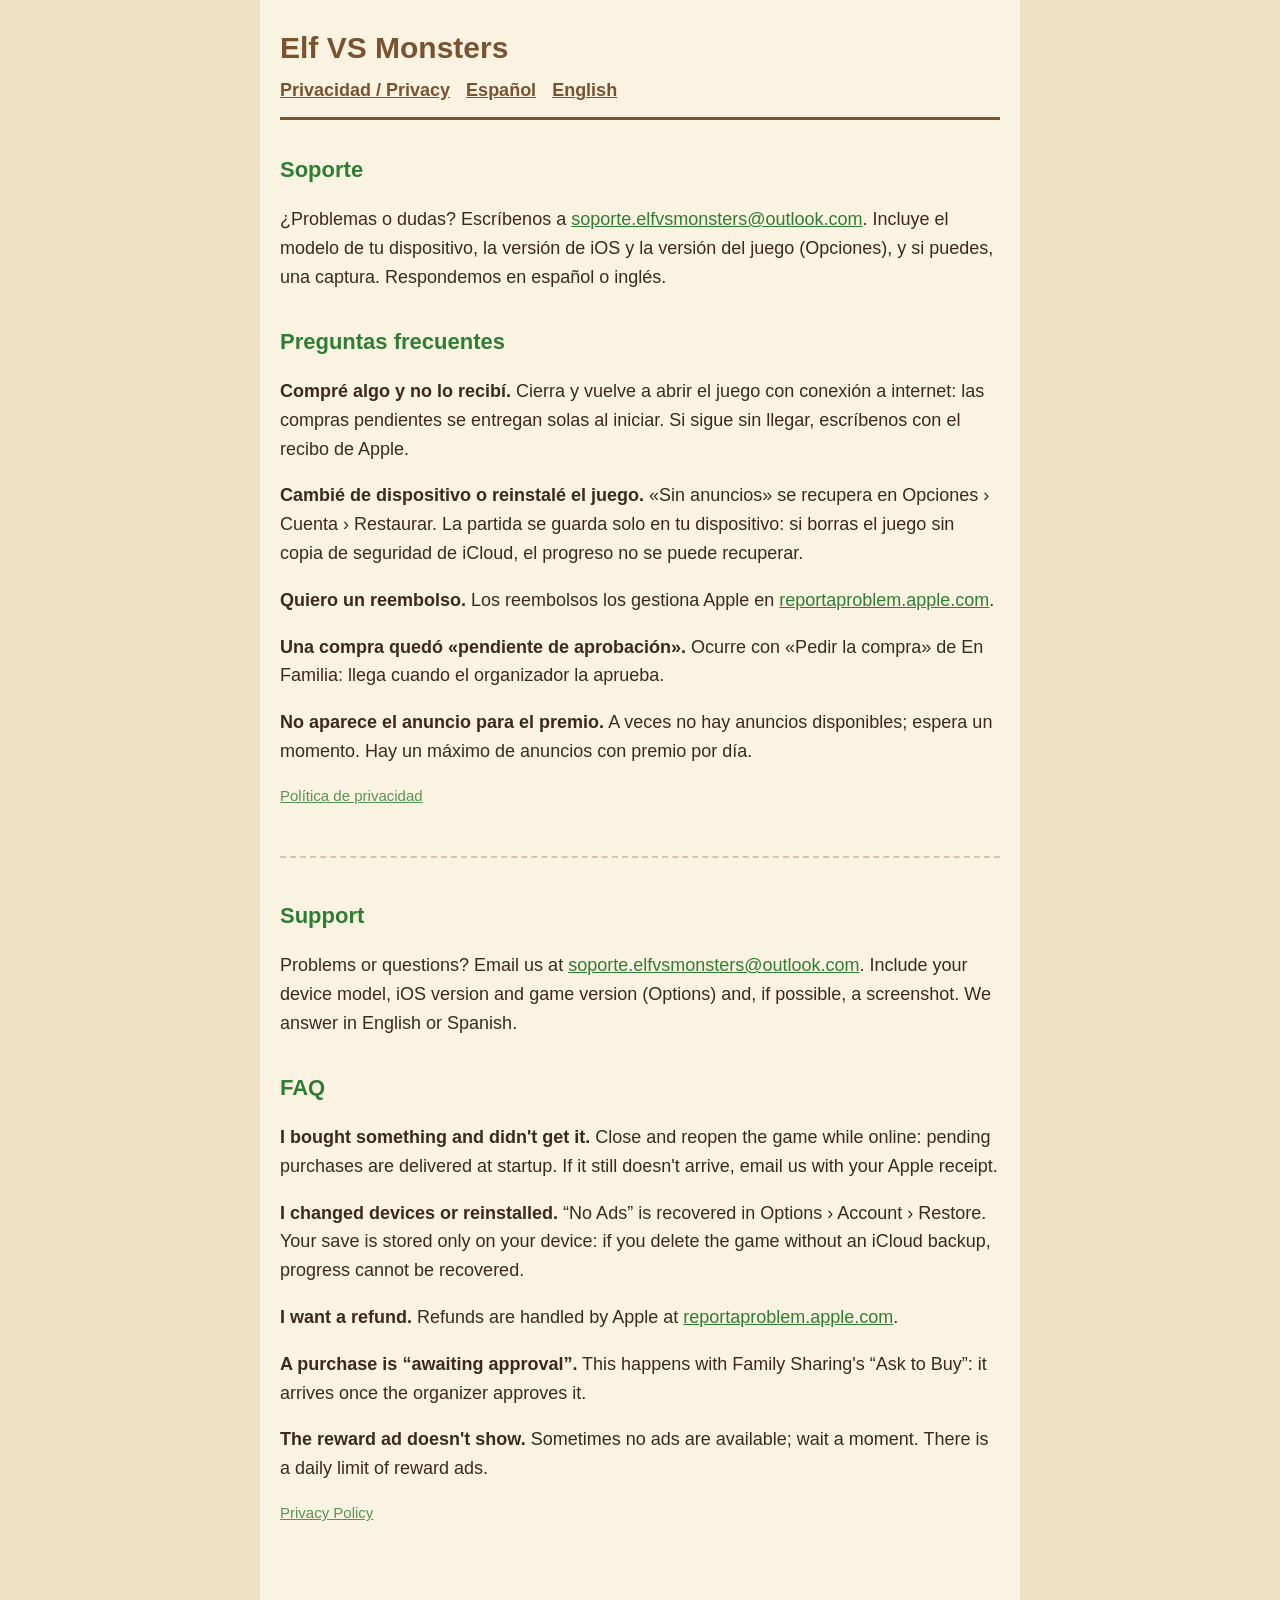
==== index.html @ a8635ac0 "Política de privacidad y soporte de Elf VS Monsters Co-Authored-By: Claude Opus 5.5 <noreply@anthrop" ====
<!DOCTYPE html>
<html lang="es">
<head>
<meta charset="utf-8">
<meta name="viewport" content="width=device-width, initial-scale=1">
<title>Elf VS Monsters — Soporte / Support</title>
<link rel="stylesheet" href="style.css">
</head>
<body>
<main>
<header>
<h1>Elf VS Monsters</h1>
<nav><a href="privacy.html">Privacidad / Privacy</a><a href="#es">Español</a><a href="#en">English</a></nav>
</header>

<section id="es" lang="es">
<h2>Soporte</h2>
<p>¿Problemas o dudas? Escríbenos a <a href="mailto:soporte.elfvsmonsters@outlook.com">soporte.elfvsmonsters@outlook.com</a>. Incluye el modelo de tu dispositivo, la versión de iOS y la versión del juego (Opciones), y si puedes, una captura. Respondemos en español o inglés.</p>

<h2>Preguntas frecuentes</h2>
<p><strong>Compré algo y no lo recibí.</strong> Cierra y vuelve a abrir el juego con conexión a internet: las compras pendientes se entregan solas al iniciar. Si sigue sin llegar, escríbenos con el recibo de Apple.</p>
<p><strong>Cambié de dispositivo o reinstalé el juego.</strong> «Sin anuncios» se recupera en Opciones › Cuenta › Restaurar. La partida se guarda solo en tu dispositivo: si borras el juego sin copia de seguridad de iCloud, el progreso no se puede recuperar.</p>
<p><strong>Quiero un reembolso.</strong> Los reembolsos los gestiona Apple en <a href="https://reportaproblem.apple.com">reportaproblem.apple.com</a>.</p>
<p><strong>Una compra quedó «pendiente de aprobación».</strong> Ocurre con «Pedir la compra» de En Familia: llega cuando el organizador la aprueba.</p>
<p><strong>No aparece el anuncio para el premio.</strong> A veces no hay anuncios disponibles; espera un momento. Hay un máximo de anuncios con premio por día.</p>

<p class="small"><a href="privacy.html#es">Política de privacidad</a></p>
</section>

<section id="en" lang="en">
<h2>Support</h2>
<p>Problems or questions? Email us at <a href="mailto:soporte.elfvsmonsters@outlook.com">soporte.elfvsmonsters@outlook.com</a>. Include your device model, iOS version and game version (Options) and, if possible, a screenshot. We answer in English or Spanish.</p>

<h2>FAQ</h2>
<p><strong>I bought something and didn't get it.</strong> Close and reopen the game while online: pending purchases are delivered at startup. If it still doesn't arrive, email us with your Apple receipt.</p>
<p><strong>I changed devices or reinstalled.</strong> “No Ads” is recovered in Options › Account › Restore. Your save is stored only on your device: if you delete the game without an iCloud backup, progress cannot be recovered.</p>
<p><strong>I want a refund.</strong> Refunds are handled by Apple at <a href="https://reportaproblem.apple.com">reportaproblem.apple.com</a>.</p>
<p><strong>A purchase is “awaiting approval”.</strong> This happens with Family Sharing's “Ask to Buy”: it arrives once the organizer approves it.</p>
<p><strong>The reward ad doesn't show.</strong> Sometimes no ads are available; wait a moment. There is a daily limit of reward ads.</p>

<p class="small"><a href="privacy.html#en">Privacy Policy</a></p>
</section>
</main>
</body>
</html>
---- style.css ----
:root { --ink:#3b2a1a; --paper:#fbf3e2; --wood:#7a5230; --leaf:#2e7d32; }
* { box-sizing:border-box; }
body { margin:0; font:18px/1.6 -apple-system, BlinkMacSystemFont, "Segoe UI", Roboto, sans-serif; color:var(--ink); background:#efe2c4; }
main { max-width:760px; margin:0 auto; padding:24px 20px 64px; background:var(--paper); min-height:100vh; }
header { border-bottom:3px solid var(--wood); margin-bottom:24px; padding-bottom:12px; }
h1 { font-size:30px; margin:0 0 4px; color:var(--wood); }
h2 { font-size:22px; margin-top:32px; color:var(--leaf); }
nav a, .lang a { color:var(--wood); font-weight:600; margin-right:16px; }
a { color:var(--leaf); }
.small { font-size:15px; opacity:.8; }
section + section { border-top:2px dashed #d8c4a0; margin-top:48px; padding-top:8px; }
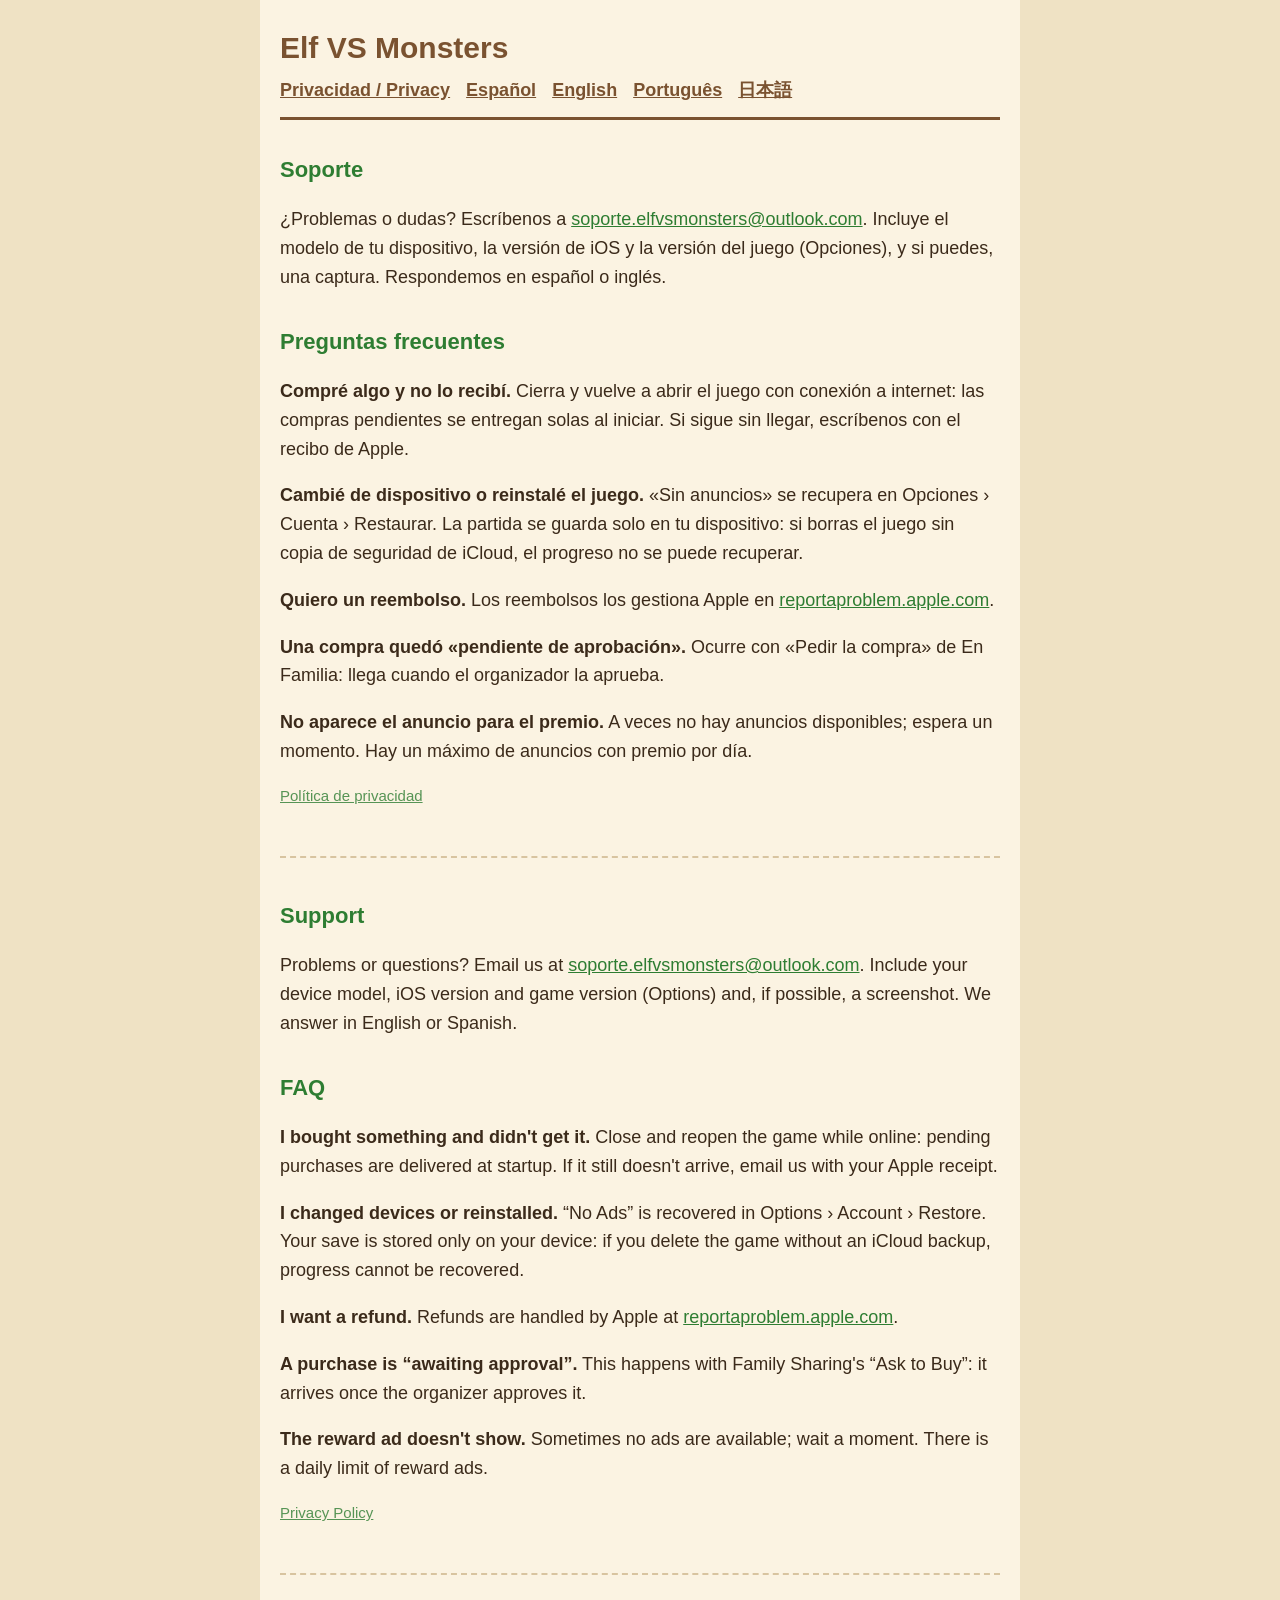
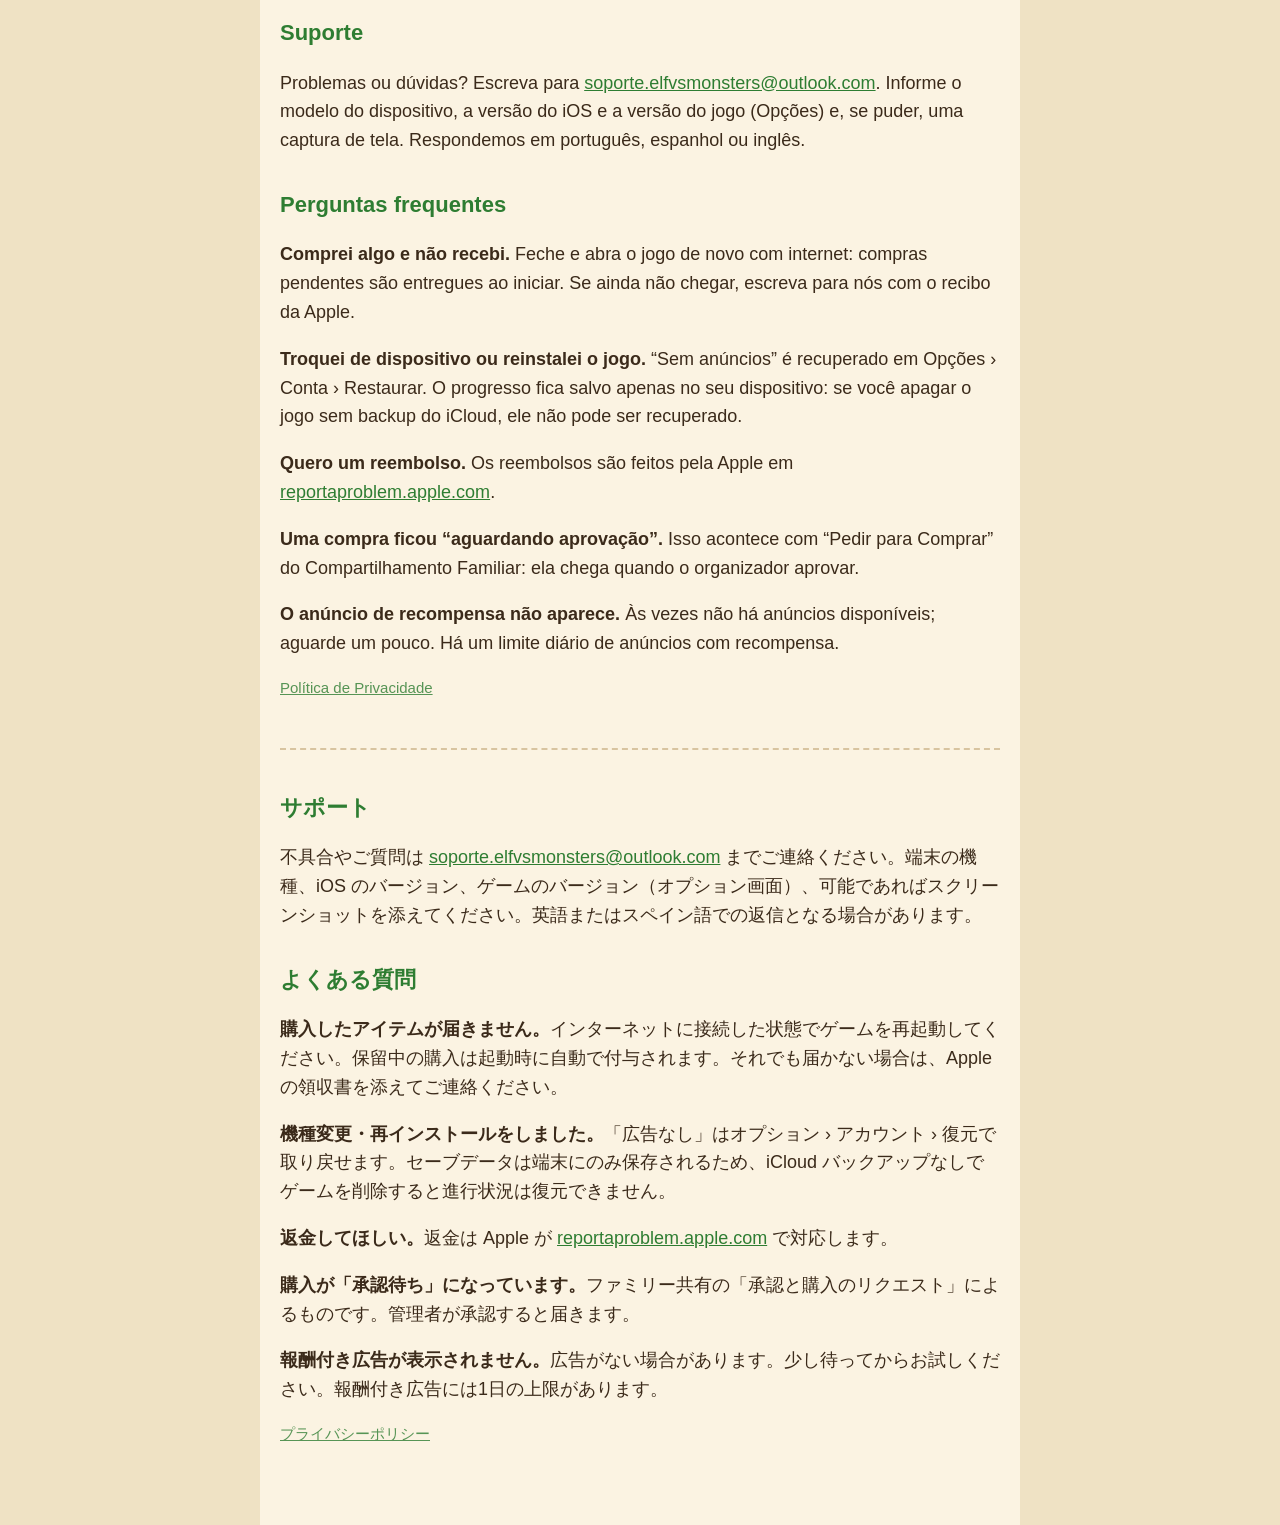
==== commit 320cb48a: "Páginas en portugués y japonés Co-Authored-By: Claude Opus 5.5 <noreply@anthropic.com>" ====
--- a/index.html
+++ b/index.html
@@ -10,7 +10,7 @@
 <main>
 <header>
 <h1>Elf VS Monsters</h1>
-<nav><a href="privacy.html">Privacidad / Privacy</a><a href="#es">Español</a><a href="#en">English</a></nav>
+<nav><a href="privacy.html">Privacidad / Privacy</a><a href="#es">Español</a><a href="#en">English</a><a href="#pt">Português</a><a href="#ja">日本語</a></nav>
 </header>
 
 <section id="es" lang="es">
@@ -40,6 +40,29 @@
 
 <p class="small"><a href="privacy.html#en">Privacy Policy</a></p>
 </section>
+<section id="pt" lang="pt-BR">
+<h2>Suporte</h2>
+<p>Problemas ou dúvidas? Escreva para <a href="mailto:soporte.elfvsmonsters@outlook.com">soporte.elfvsmonsters@outlook.com</a>. Informe o modelo do dispositivo, a versão do iOS e a versão do jogo (Opções) e, se puder, uma captura de tela. Respondemos em português, espanhol ou inglês.</p>
+<h2>Perguntas frequentes</h2>
+<p><strong>Comprei algo e não recebi.</strong> Feche e abra o jogo de novo com internet: compras pendentes são entregues ao iniciar. Se ainda não chegar, escreva para nós com o recibo da Apple.</p>
+<p><strong>Troquei de dispositivo ou reinstalei o jogo.</strong> “Sem anúncios” é recuperado em Opções › Conta › Restaurar. O progresso fica salvo apenas no seu dispositivo: se você apagar o jogo sem backup do iCloud, ele não pode ser recuperado.</p>
+<p><strong>Quero um reembolso.</strong> Os reembolsos são feitos pela Apple em <a href="https://reportaproblem.apple.com">reportaproblem.apple.com</a>.</p>
+<p><strong>Uma compra ficou “aguardando aprovação”.</strong> Isso acontece com “Pedir para Comprar” do Compartilhamento Familiar: ela chega quando o organizador aprovar.</p>
+<p><strong>O anúncio de recompensa não aparece.</strong> Às vezes não há anúncios disponíveis; aguarde um pouco. Há um limite diário de anúncios com recompensa.</p>
+<p class="small"><a href="privacy.html#pt">Política de Privacidade</a></p>
+</section>
+
+<section id="ja" lang="ja">
+<h2>サポート</h2>
+<p>不具合やご質問は <a href="mailto:soporte.elfvsmonsters@outlook.com">soporte.elfvsmonsters@outlook.com</a> までご連絡ください。端末の機種、iOS のバージョン、ゲームのバージョン（オプション画面）、可能であればスクリーンショットを添えてください。英語またはスペイン語での返信となる場合があります。</p>
+<h2>よくある質問</h2>
+<p><strong>購入したアイテムが届きません。</strong>インターネットに接続した状態でゲームを再起動してください。保留中の購入は起動時に自動で付与されます。それでも届かない場合は、Apple の領収書を添えてご連絡ください。</p>
+<p><strong>機種変更・再インストールをしました。</strong>「広告なし」はオプション › アカウント › 復元で取り戻せます。セーブデータは端末にのみ保存されるため、iCloud バックアップなしでゲームを削除すると進行状況は復元できません。</p>
+<p><strong>返金してほしい。</strong>返金は Apple が <a href="https://reportaproblem.apple.com">reportaproblem.apple.com</a> で対応します。</p>
+<p><strong>購入が「承認待ち」になっています。</strong>ファミリー共有の「承認と購入のリクエスト」によるものです。管理者が承認すると届きます。</p>
+<p><strong>報酬付き広告が表示されません。</strong>広告がない場合があります。少し待ってからお試しください。報酬付き広告には1日の上限があります。</p>
+<p class="small"><a href="privacy.html#ja">プライバシーポリシー</a></p>
+</section>
 </main>
 </body>
 </html>
